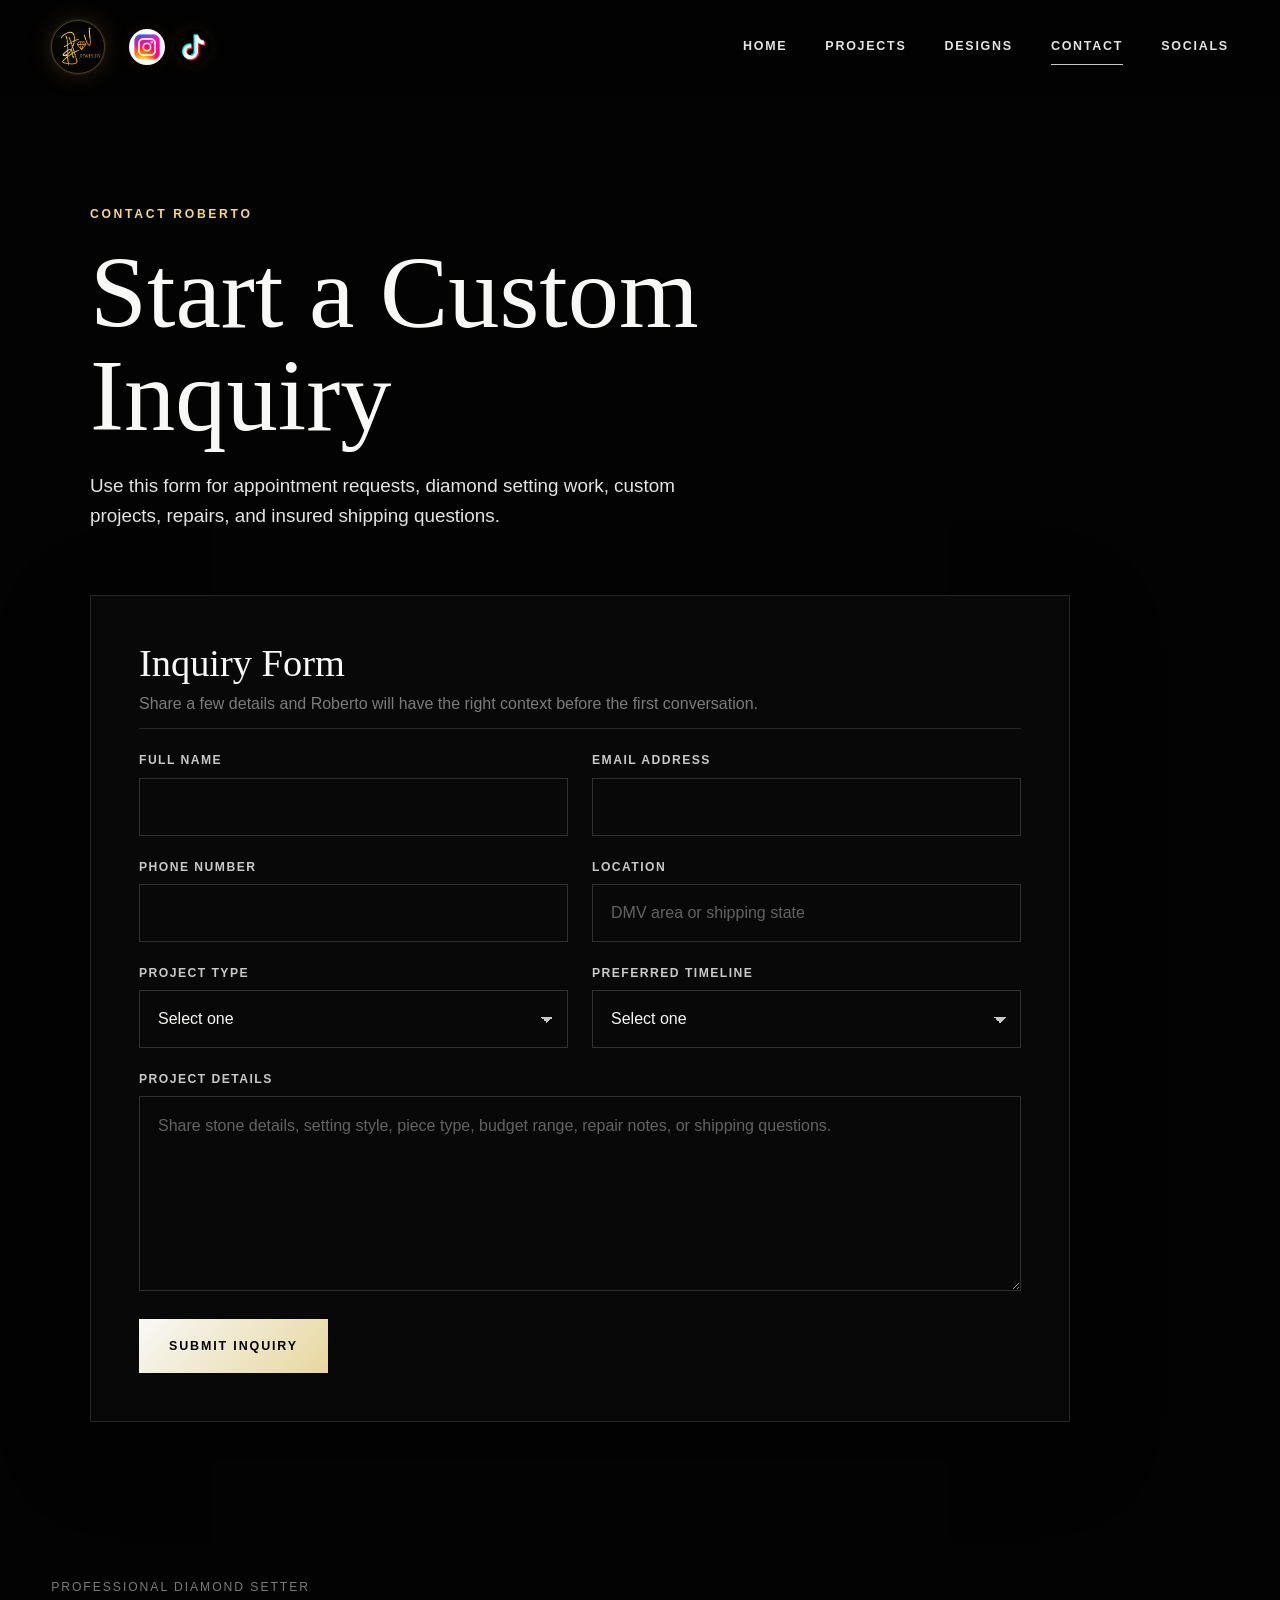
==== contact.html @ 2b3bee6c "Add files via upload" ====
<!DOCTYPE html>
<html lang="en">
<head>
  <meta charset="UTF-8">
  <meta name="viewport" content="width=device-width, initial-scale=1.0">
  <meta name="description" content="Contact Roberto The Setter at ROV Jewelry for professional diamond setting inquiries, appointments, and insured shipping details.">
  <title>Contact Roberto | ROV Jewelry</title>
  <link rel="stylesheet" href="style.css?v=20260722-7">
  <style>
    body.contact-body {
      background: #030303;
      color: #f8f8f6;
    }

    .contact-page {
      min-height: 100vh;
      padding: clamp(138px, 16vw, 210px) clamp(20px, 4vw, 64px) clamp(80px, 10vw, 130px);
      background: #030303;
    }

    .contact-layout {
      width: min(100%, 1100px);
      margin: 0 auto;
    }

    .contact-page-heading {
      max-width: 760px;
      margin-bottom: clamp(34px, 6vw, 64px);
    }

    .contact-page-heading h1 {
      max-width: 860px;
      margin-bottom: 24px;
      font-family: "Bodoni 72", Didot, "Times New Roman", serif;
      font-size: clamp(3.6rem, 8vw, 7.8rem);
      font-weight: 500;
      line-height: 1;
    }

    .contact-page-heading p:not(.eyebrow) {
      max-width: 660px;
      color: #e4e4e4;
      font-size: clamp(1rem, 1.5vw, 1.18rem);
    }

    .inquiry-form {
      display: grid !important;
      grid-template-columns: repeat(2, minmax(0, 1fr)) !important;
      gap: 24px !important;
      width: min(100%, 980px) !important;
      padding: clamp(24px, 4vw, 48px) !important;
      border: 1px solid rgba(255, 255, 255, 0.12) !important;
      background: rgba(9, 9, 9, 0.94) !important;
      box-shadow: 0 24px 80px rgba(0, 0, 0, 0.45) !important;
    }

    .form-intro,
    .form-row.full,
    .form-actions {
      grid-column: 1 / -1 !important;
    }

    .form-intro {
      display: grid !important;
      gap: 8px !important;
      padding-bottom: 12px !important;
      border-bottom: 1px solid rgba(255, 255, 255, 0.12) !important;
    }

    .form-intro span {
      color: #f8f8f6;
      font-family: "Bodoni 72", Didot, "Times New Roman", serif;
      font-size: clamp(1.8rem, 3vw, 2.8rem);
      line-height: 1;
    }

    .form-intro p {
      max-width: 620px;
      margin: 0;
      color: #7b7b7b;
    }

    .form-row {
      display: flex !important;
      min-width: 0 !important;
      flex-direction: column !important;
      gap: 9px !important;
    }

    .form-row label {
      display: block !important;
      color: #c9c9c9 !important;
      font-size: 0.76rem !important;
      font-weight: 700 !important;
      line-height: 1.25 !important;
      letter-spacing: 0.12em !important;
      text-transform: uppercase !important;
    }

    .form-row input,
    .form-row select,
    .form-row textarea {
      display: block !important;
      width: 100% !important;
      max-width: 100% !important;
      border: 1px solid rgba(255, 255, 255, 0.16) !important;
      border-radius: 0 !important;
      box-sizing: border-box !important;
      background-color: #080808 !important;
      color: #f8f8f6 !important;
      font-family: -apple-system, BlinkMacSystemFont, "Segoe UI", Arial, sans-serif !important;
      font-size: 1rem !important;
      line-height: 1.4 !important;
      outline: none !important;
      -webkit-appearance: none !important;
      appearance: none !important;
    }

    .form-row input,
    .form-row select {
      min-height: 58px !important;
      padding: 0 18px !important;
    }

    .form-row textarea {
      min-height: 190px !important;
      padding: 18px !important;
      resize: vertical !important;
    }

    .form-actions {
      display: flex !important;
      align-items: center !important;
      gap: 22px !important;
      flex-wrap: wrap !important;
    }

    @media (max-width: 900px) {
      .inquiry-form {
        grid-template-columns: 1fr !important;
      }
    }

    @media (max-width: 560px) {
      .contact-page {
        padding: 150px 16px 72px;
        background: #030303;
      }

      .contact-page-heading h1 {
        font-size: 3.35rem;
      }

      .inquiry-form {
        gap: 18px !important;
        padding: 22px 16px !important;
        border-right: 0 !important;
        border-left: 0 !important;
      }

      .form-row input,
      .form-row select {
        min-height: 52px !important;
      }

      .form-button {
        width: 100% !important;
      }
    }
  </style>
</head>
<body class="contact-body">
  <header class="site-header" data-header>
    <a class="brand" href="index.html#home" aria-label="ROV Jewelry home">
      <img src="[data-uri]" alt="ROV Jewelry logo">
      <span class="visually-hidden">ROV Jewelry</span>
    </a>
    <div class="header-socials" aria-label="Social links">
      <a class="social-icon-link" href="https://www.instagram.com/robertothesetter/" target="_blank" rel="noopener" aria-label="Instagram">
        <img class="social-icon-img" src="[data-uri]" alt="" aria-hidden="true">
      </a>
      <a class="social-icon-link" href="https://www.tiktok.com/@rovjewelery" target="_blank" rel="noopener" aria-label="TikTok">
        <img class="social-icon-img" src="[data-uri]" alt="" aria-hidden="true">
      </a>
    </div>
    <nav class="site-nav" aria-label="Primary navigation">
      <a href="index.html#home">Home</a>
      <a href="index.html#projects">Projects</a>
      <a href="index.html#designs">Designs</a>
      <a href="contact.html" class="active">Contact</a>
      <a href="index.html#socials">Socials</a>
    </nav>
  </header>

  <main>
    <section class="contact-page">
      <div class="contact-layout">
        <div class="contact-page-heading reveal">
          <p class="eyebrow">Contact Roberto</p>
          <h1>Start a Custom Inquiry</h1>
          <p>Use this form for appointment requests, diamond setting work, custom projects, repairs, and insured shipping questions.</p>
        </div>

        <form class="inquiry-form reveal" id="contact-form">
          <div class="form-intro">
            <span>Inquiry Form</span>
            <p>Share a few details and Roberto will have the right context before the first conversation.</p>
          </div>

          <div class="form-row">
            <label for="name">Full Name</label>
            <input type="text" id="name" name="name" autocomplete="name" required>
          </div>

          <div class="form-row">
            <label for="email">Email Address</label>
            <input type="email" id="email" name="email" autocomplete="email" required>
          </div>

          <div class="form-row">
            <label for="phone">Phone Number</label>
            <input type="tel" id="phone" name="phone" autocomplete="tel">
          </div>

          <div class="form-row">
            <label for="location">Location</label>
            <input type="text" id="location" name="location" placeholder="DMV area or shipping state">
          </div>

          <div class="form-row">
            <label for="service">Project Type</label>
            <select id="service" name="service" required>
              <option value="">Select one</option>
              <option>Diamond setting</option>
              <option>Custom jewelry</option>
              <option>Repair or restoration</option>
              <option>CAD, rendering, or design</option>
              <option>Insured shipping inquiry</option>
              <option>Other</option>
            </select>
          </div>

          <div class="form-row">
            <label for="timeline">Preferred Timeline</label>
            <select id="timeline" name="timeline">
              <option value="">Select one</option>
              <option>As soon as possible</option>
              <option>Within 2 weeks</option>
              <option>Within 1 month</option>
              <option>Flexible</option>
            </select>
          </div>

          <div class="form-row full">
            <label for="message">Project Details</label>
            <textarea id="message" name="message" rows="7" placeholder="Share stone details, setting style, piece type, budget range, repair notes, or shipping questions." required></textarea>
          </div>

          <div class="form-actions">
            <button class="button form-button" type="submit">Submit Inquiry</button>
            <p class="form-status" id="form-status" role="status" aria-live="polite"></p>
          </div>
        </form>
      </div>
    </section>
  </main>

  <footer class="site-footer">
    <span class="visually-hidden">ROV Jewelry</span>
    <span>Professional Diamond Setter</span>
  </footer>

  <script src="script.js?v=20260722-7"></script>
</body>
</html>
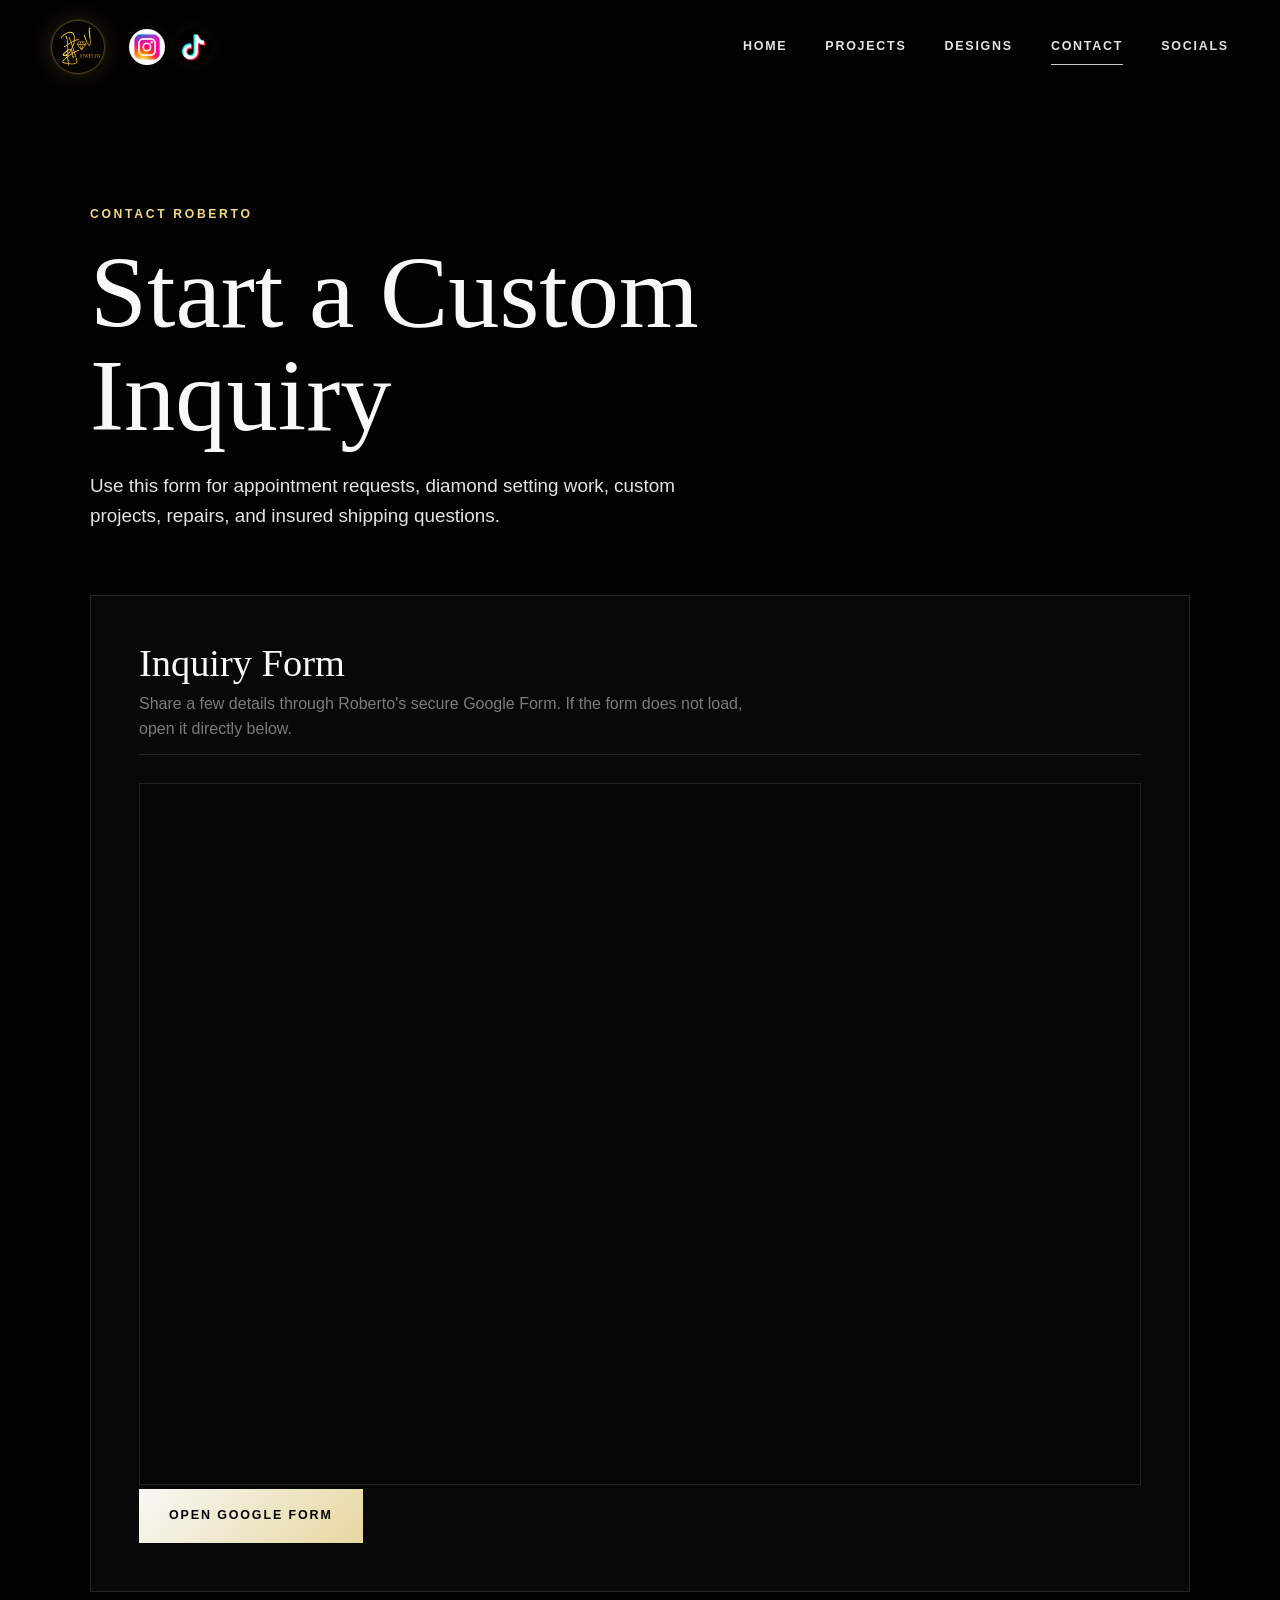
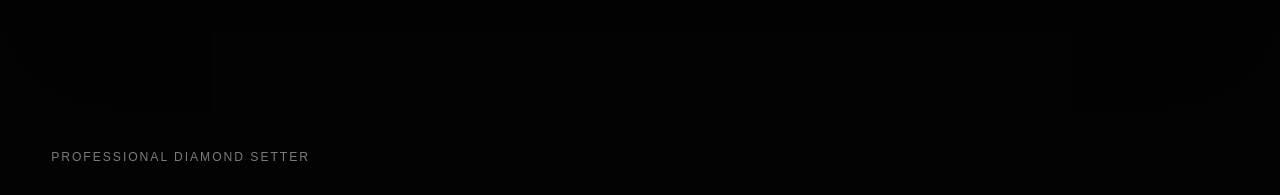
==== commit 0d7972c5: "Add files via upload" ====
--- a/contact.html
+++ b/contact.html
@@ -5,7 +5,7 @@
   <meta name="viewport" content="width=device-width, initial-scale=1.0">
   <meta name="description" content="Contact Roberto The Setter at ROV Jewelry for professional diamond setting inquiries, appointments, and insured shipping details.">
   <title>Contact Roberto | ROV Jewelry</title>
-  <link rel="stylesheet" href="style.css?v=20260722-7">
+  <link rel="stylesheet" href="style.css?v=20260723-6">
   <style>
     body.contact-body {
       background: #030303;
@@ -52,6 +52,15 @@
       border: 1px solid rgba(255, 255, 255, 0.12) !important;
       background: rgba(9, 9, 9, 0.94) !important;
       box-shadow: 0 24px 80px rgba(0, 0, 0, 0.45) !important;
+    }
+
+    .inquiry-form.google-form-card {
+      display: block !important;
+      width: min(100%, 1100px) !important;
+    }
+
+    .google-form-frame {
+      width: 100% !important;
     }
 
     .form-intro,
@@ -201,66 +210,20 @@
           <p>Use this form for appointment requests, diamond setting work, custom projects, repairs, and insured shipping questions.</p>
         </div>
 
-        <form class="inquiry-form reveal" id="contact-form">
+        <div class="inquiry-form google-form-card reveal">
           <div class="form-intro">
             <span>Inquiry Form</span>
-            <p>Share a few details and Roberto will have the right context before the first conversation.</p>
+            <p>Share a few details through Roberto's secure Google Form. If the form does not load, open it directly below.</p>
           </div>
 
-          <div class="form-row">
-            <label for="name">Full Name</label>
-            <input type="text" id="name" name="name" autocomplete="name" required>
+          <div class="google-form-frame">
+            <iframe src="https://docs.google.com/forms/d/e/1FAIpQLSdXj3KAAqW2BWiAXPs0d0y29zO1RO3YgOPMsi4-3_ABRNjzyg/viewform?embedded=true" title="ROV Jewelry inquiry Google Form" loading="lazy">Loading inquiry form...</iframe>
           </div>
 
-          <div class="form-row">
-            <label for="email">Email Address</label>
-            <input type="email" id="email" name="email" autocomplete="email" required>
+          <div class="form-actions">
+            <a class="button form-button" href="https://forms.gle/D23h4zhJtt2FSrMy7" target="_blank" rel="noopener">Open Google Form</a>
           </div>
-
-          <div class="form-row">
-            <label for="phone">Phone Number</label>
-            <input type="tel" id="phone" name="phone" autocomplete="tel">
-          </div>
-
-          <div class="form-row">
-            <label for="location">Location</label>
-            <input type="text" id="location" name="location" placeholder="DMV area or shipping state">
-          </div>
-
-          <div class="form-row">
-            <label for="service">Project Type</label>
-            <select id="service" name="service" required>
-              <option value="">Select one</option>
-              <option>Diamond setting</option>
-              <option>Custom jewelry</option>
-              <option>Repair or restoration</option>
-              <option>CAD, rendering, or design</option>
-              <option>Insured shipping inquiry</option>
-              <option>Other</option>
-            </select>
-          </div>
-
-          <div class="form-row">
-            <label for="timeline">Preferred Timeline</label>
-            <select id="timeline" name="timeline">
-              <option value="">Select one</option>
-              <option>As soon as possible</option>
-              <option>Within 2 weeks</option>
-              <option>Within 1 month</option>
-              <option>Flexible</option>
-            </select>
-          </div>
-
-          <div class="form-row full">
-            <label for="message">Project Details</label>
-            <textarea id="message" name="message" rows="7" placeholder="Share stone details, setting style, piece type, budget range, repair notes, or shipping questions." required></textarea>
-          </div>
-
-          <div class="form-actions">
-            <button class="button form-button" type="submit">Submit Inquiry</button>
-            <p class="form-status" id="form-status" role="status" aria-live="polite"></p>
-          </div>
-        </form>
+        </div>
       </div>
     </section>
   </main>
@@ -270,6 +233,6 @@
     <span>Professional Diamond Setter</span>
   </footer>
 
-  <script src="script.js?v=20260722-7"></script>
+  <script src="script.js?v=20260723-6"></script>
 </body>
 </html>
--- a/style.css
+++ b/style.css
@@ -457,6 +457,48 @@
   column-gap: 18px;
 }
 
+.project-card {
+  position: relative;
+  display: block;
+  aspect-ratio: 1 / 1;
+  break-inside: avoid;
+  margin: 0 0 18px;
+  overflow: hidden;
+  border: 1px solid rgba(255, 255, 255, 0.1);
+  background: #090909;
+}
+
+.project-card img,
+.project-card video {
+  display: block;
+  width: 100%;
+  height: 100%;
+  object-fit: cover;
+  transform: scale(1.001);
+  filter: contrast(1.02) saturate(0.98);
+}
+
+.project-card::after {
+  position: absolute;
+  inset: 0;
+  pointer-events: none;
+  background:
+    linear-gradient(180deg, rgba(0, 0, 0, 0.04), transparent 35%, rgba(0, 0, 0, 0.16)),
+    inset 0 0 0 1px rgba(255, 255, 255, 0.035);
+  content: "";
+}
+
+.project-card img,
+.project-card video {
+  transition: transform 320ms ease, filter 320ms ease;
+}
+
+.project-card:hover img,
+.project-card:hover video {
+  transform: scale(1.035);
+  filter: contrast(1.05) saturate(1.02);
+}
+
 .placeholder {
   position: relative;
   min-height: 360px;
@@ -544,6 +586,35 @@
     var(--charcoal);
 }
 
+.design-media {
+  aspect-ratio: 1 / 1;
+  min-height: 0;
+}
+
+.design-media::before,
+.design-media::after {
+  content: none;
+}
+
+.design-media .design-poster,
+.design-media video {
+  position: absolute;
+  inset: 0;
+  display: block;
+  width: 100%;
+  height: 100%;
+  object-fit: cover;
+}
+
+.design-media .design-poster {
+  z-index: 1;
+}
+
+.design-media video {
+  z-index: 2;
+  background: transparent;
+}
+
 .design-card h3,
 .design-card p {
   padding-right: 22px;
@@ -642,6 +713,30 @@
   max-width: 620px;
   margin: 0;
   color: var(--mid-gray);
+}
+
+.google-form-card {
+  display: block;
+  width: 100%;
+  max-width: 1100px;
+}
+
+.google-form-frame {
+  width: 100%;
+  height: min(78vh, 860px);
+  min-height: 640px;
+  margin-top: 28px;
+  overflow: hidden;
+  border: 1px solid rgba(255, 255, 255, 0.12);
+  background: #050505;
+}
+
+.google-form-frame iframe {
+  display: block;
+  width: 100%;
+  height: 100%;
+  border: 0;
+  background: #050505;
 }
 
 .form-row {
